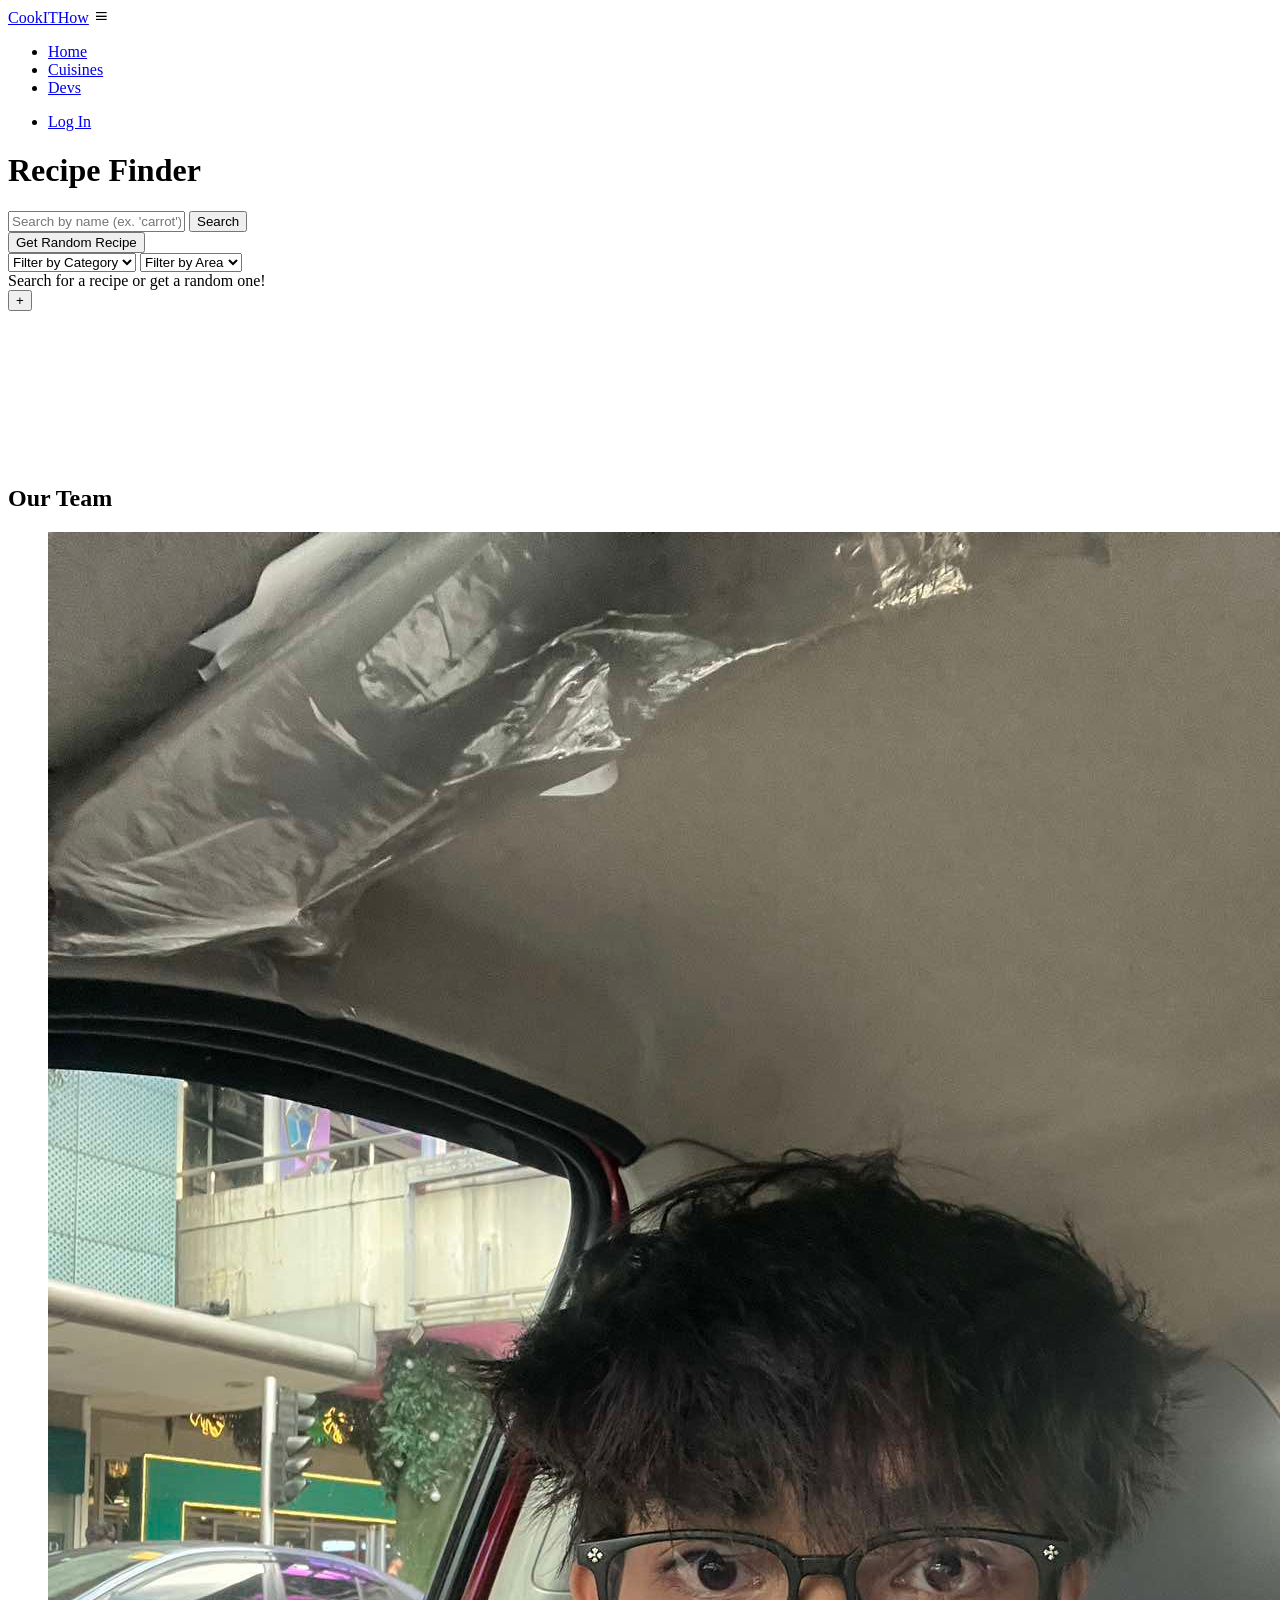
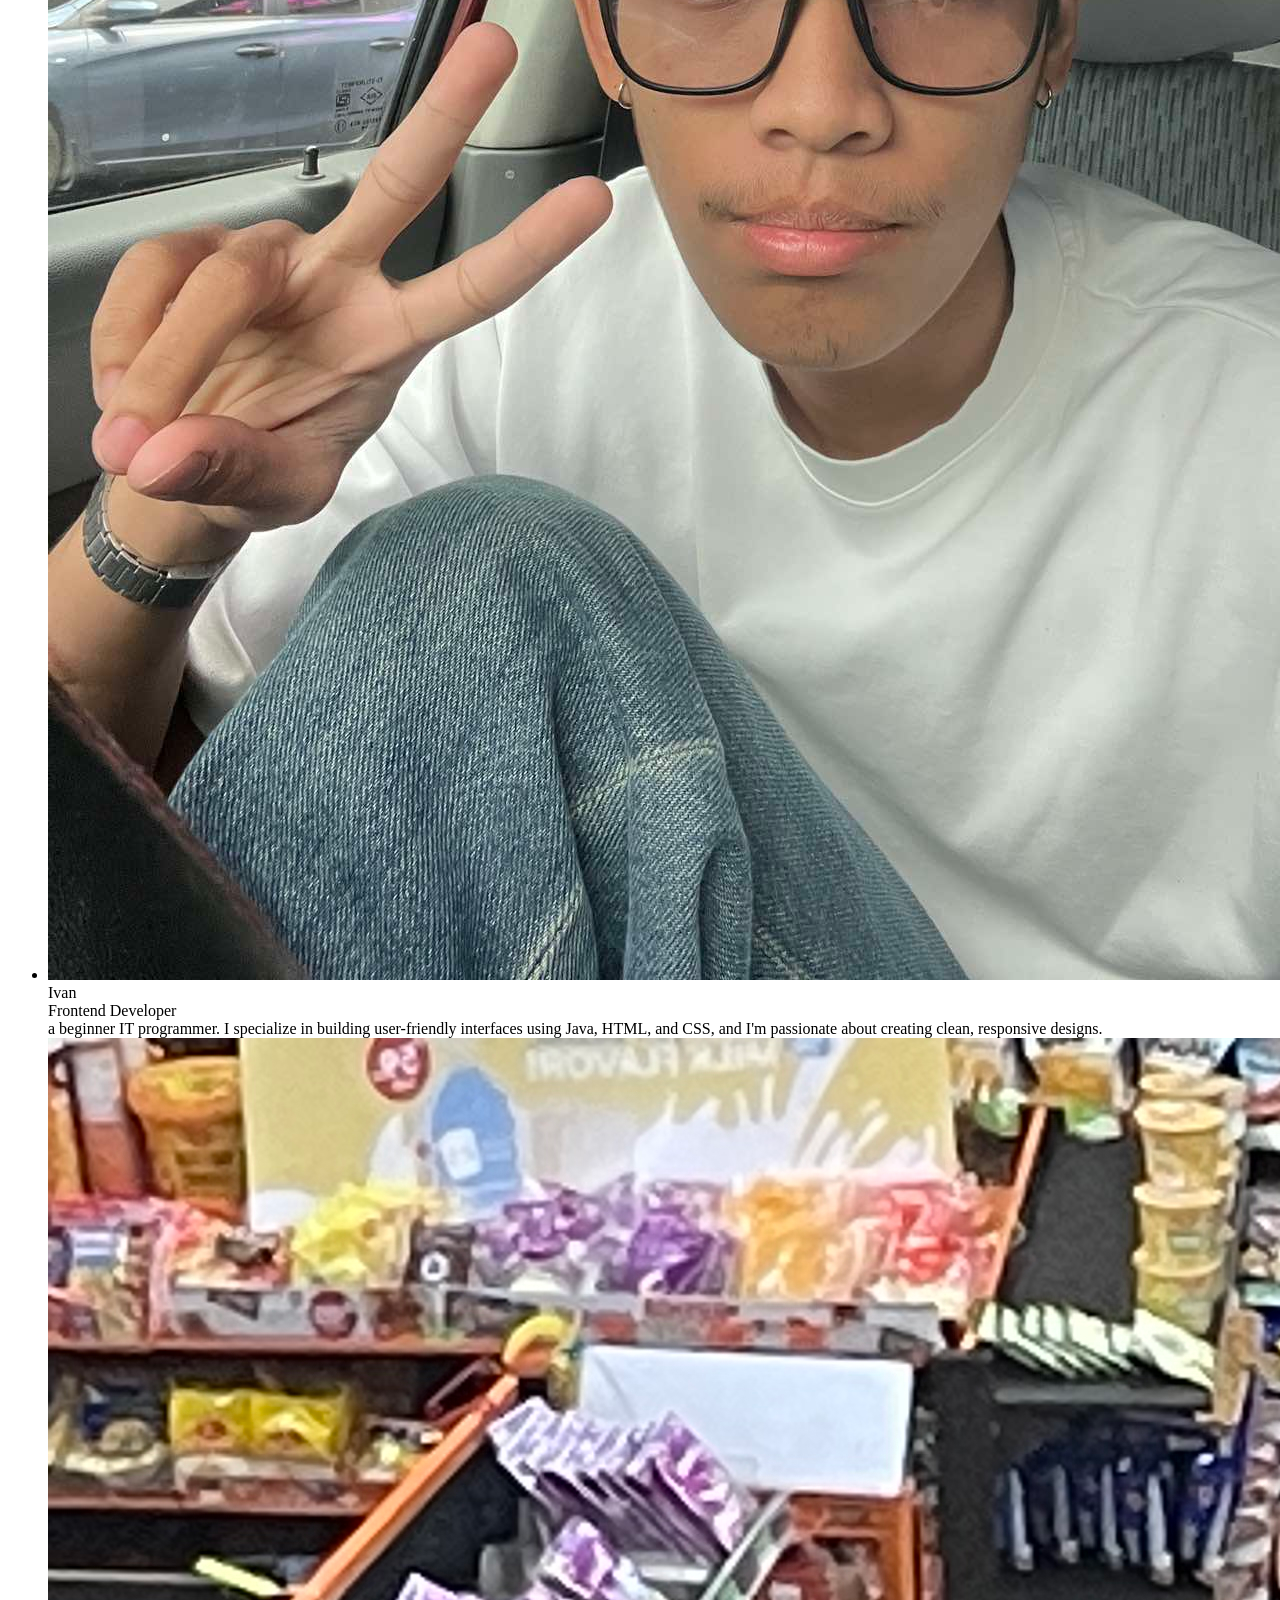
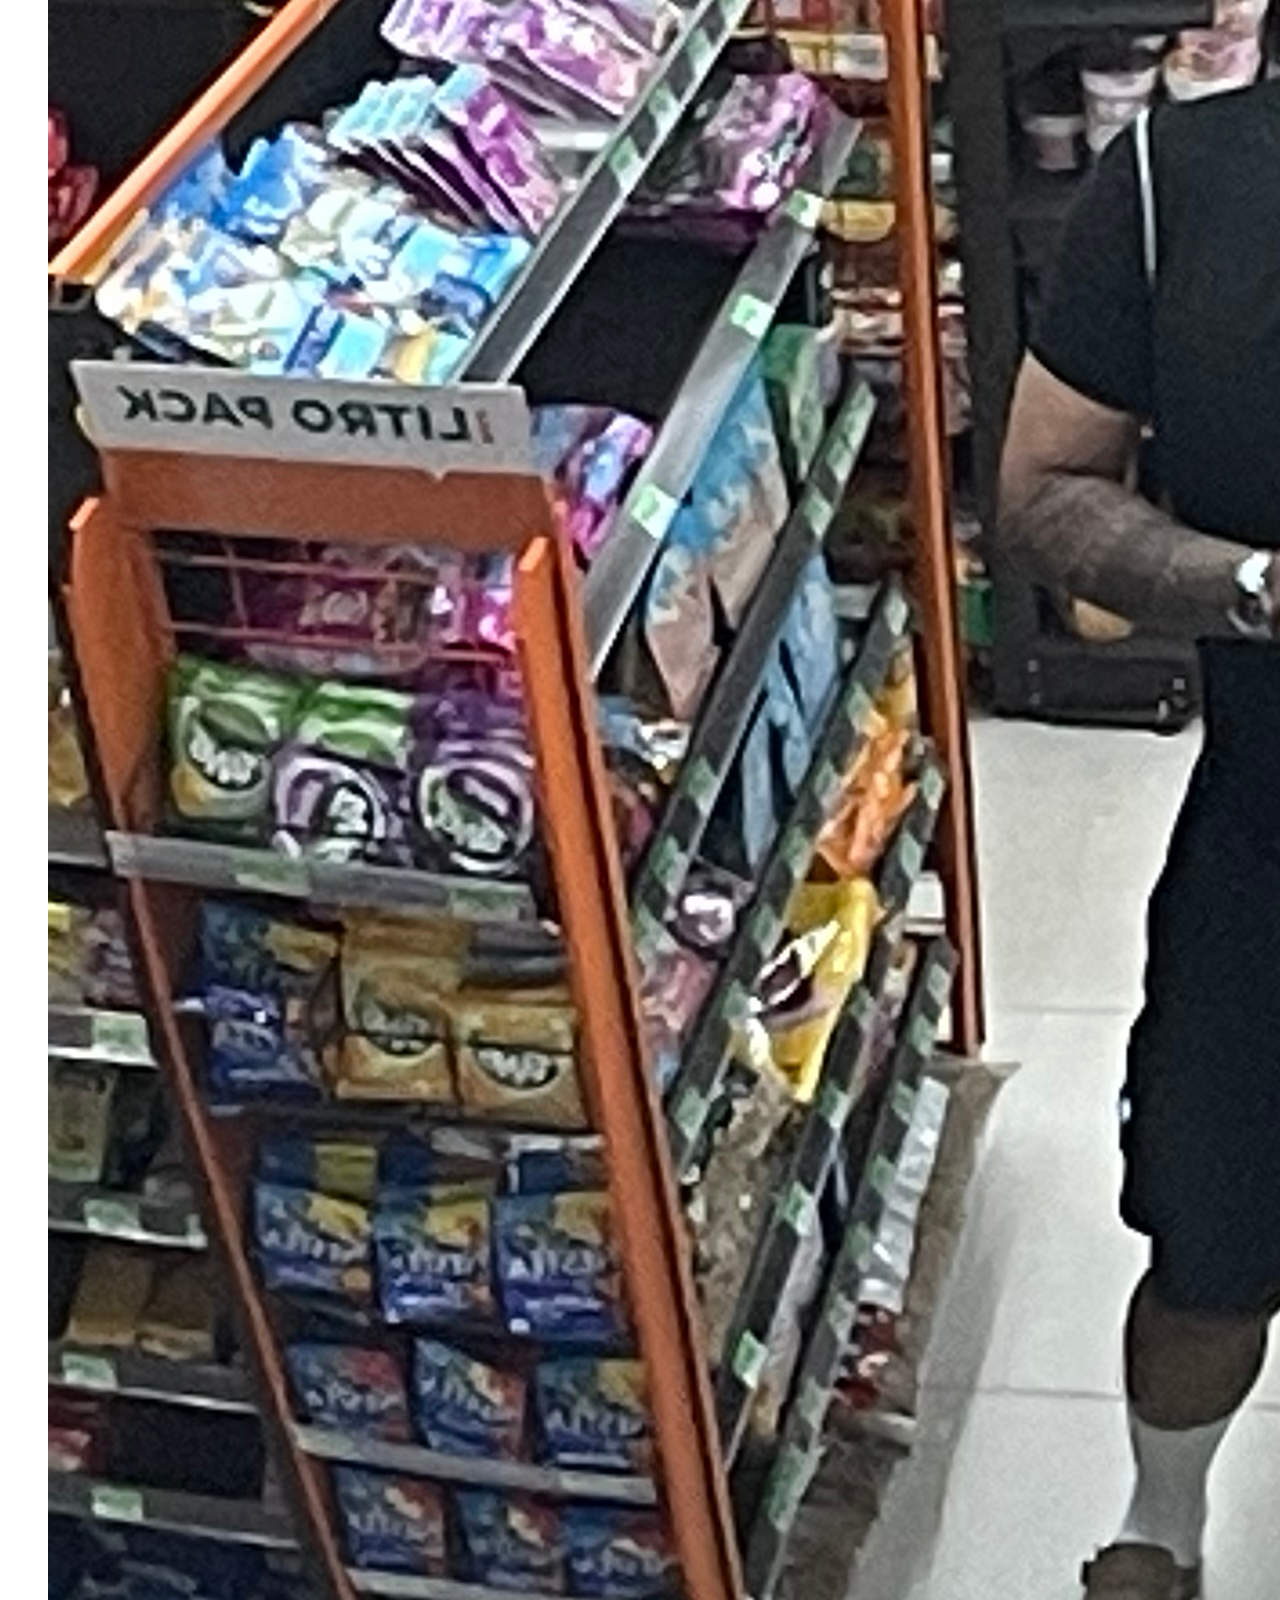
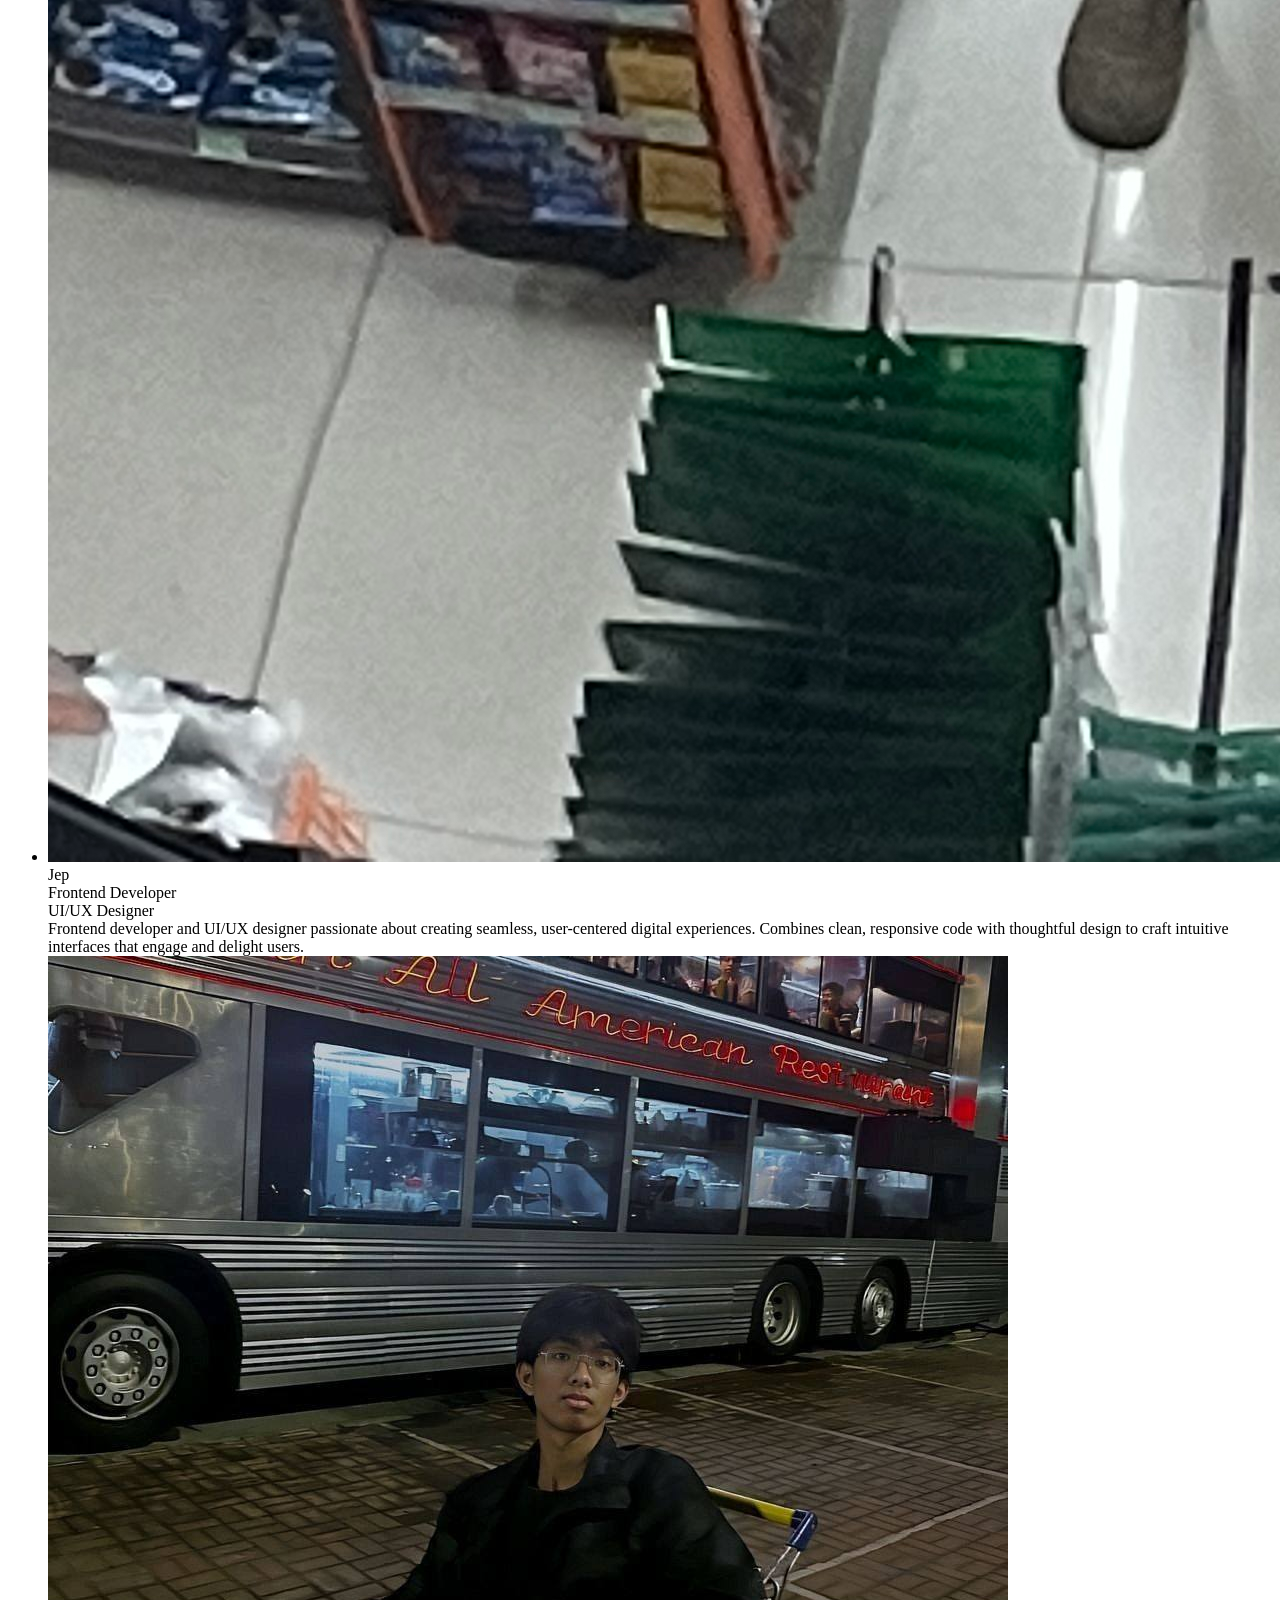
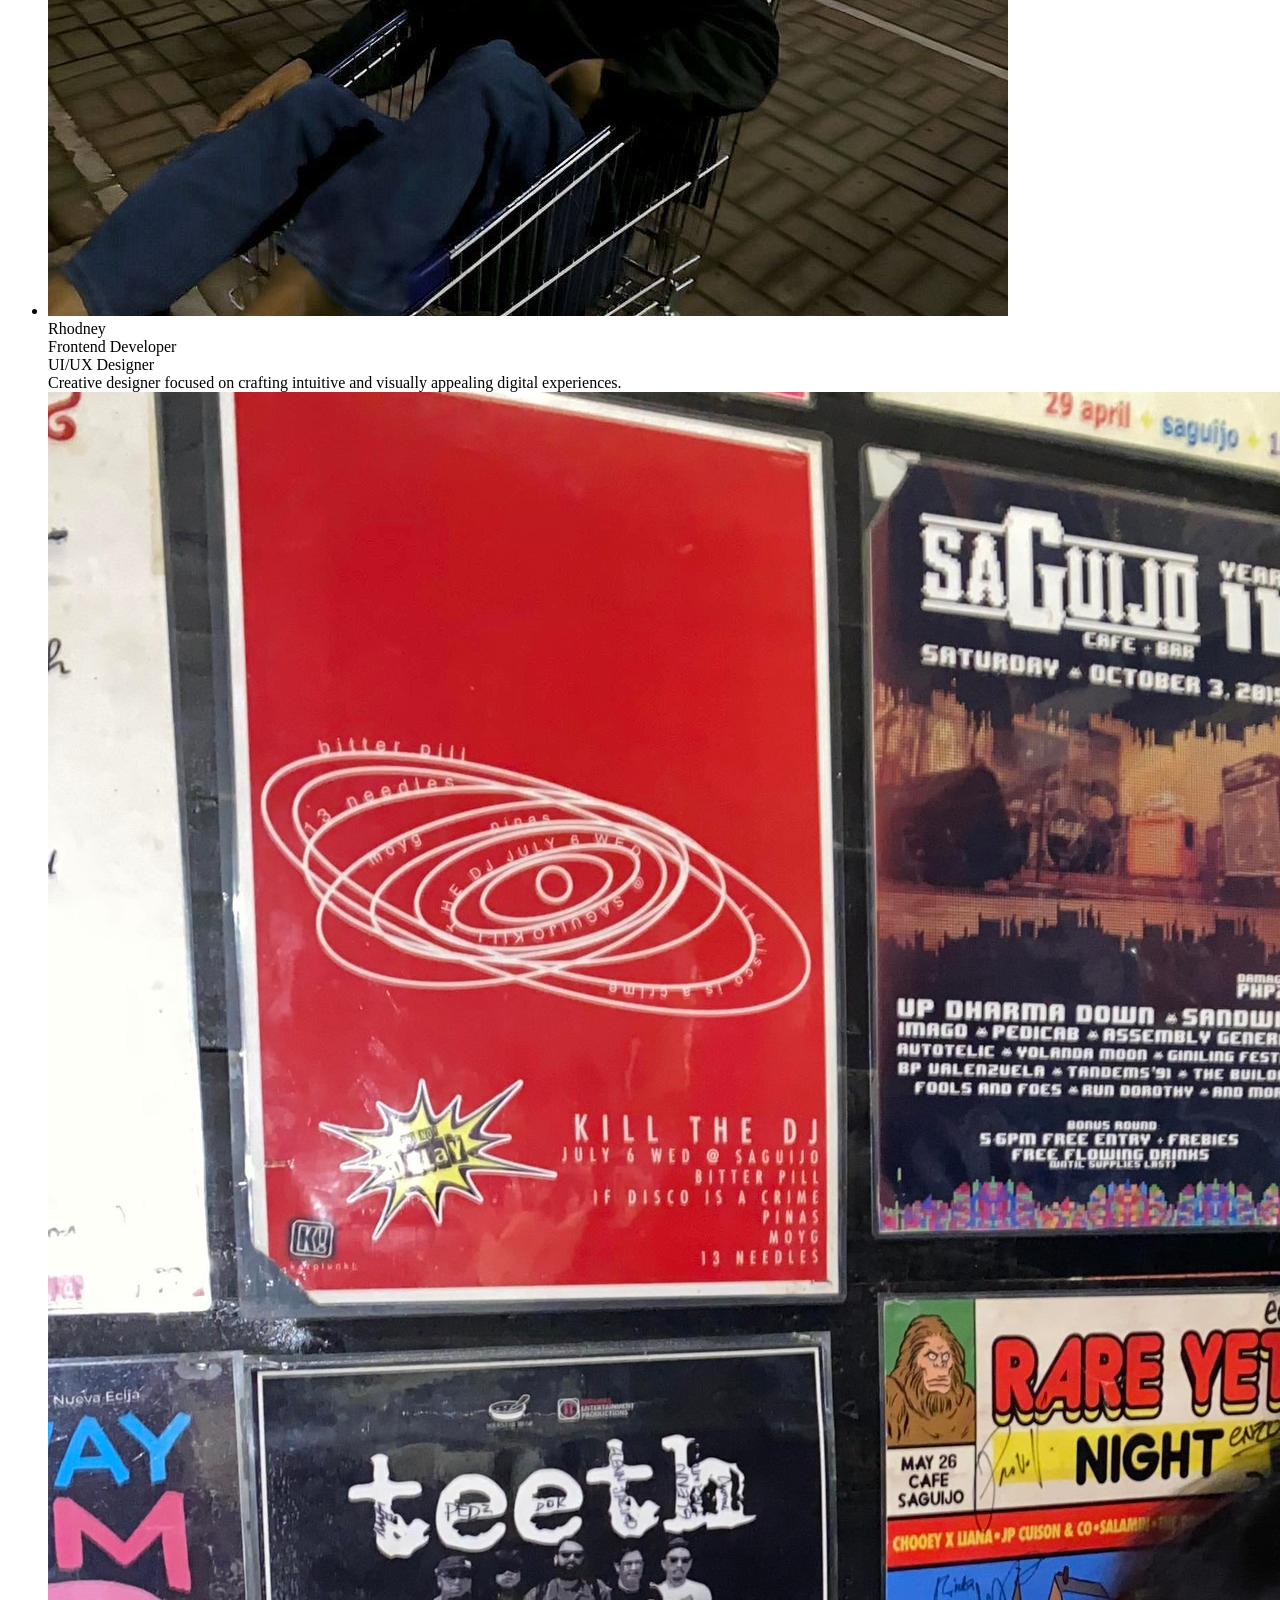
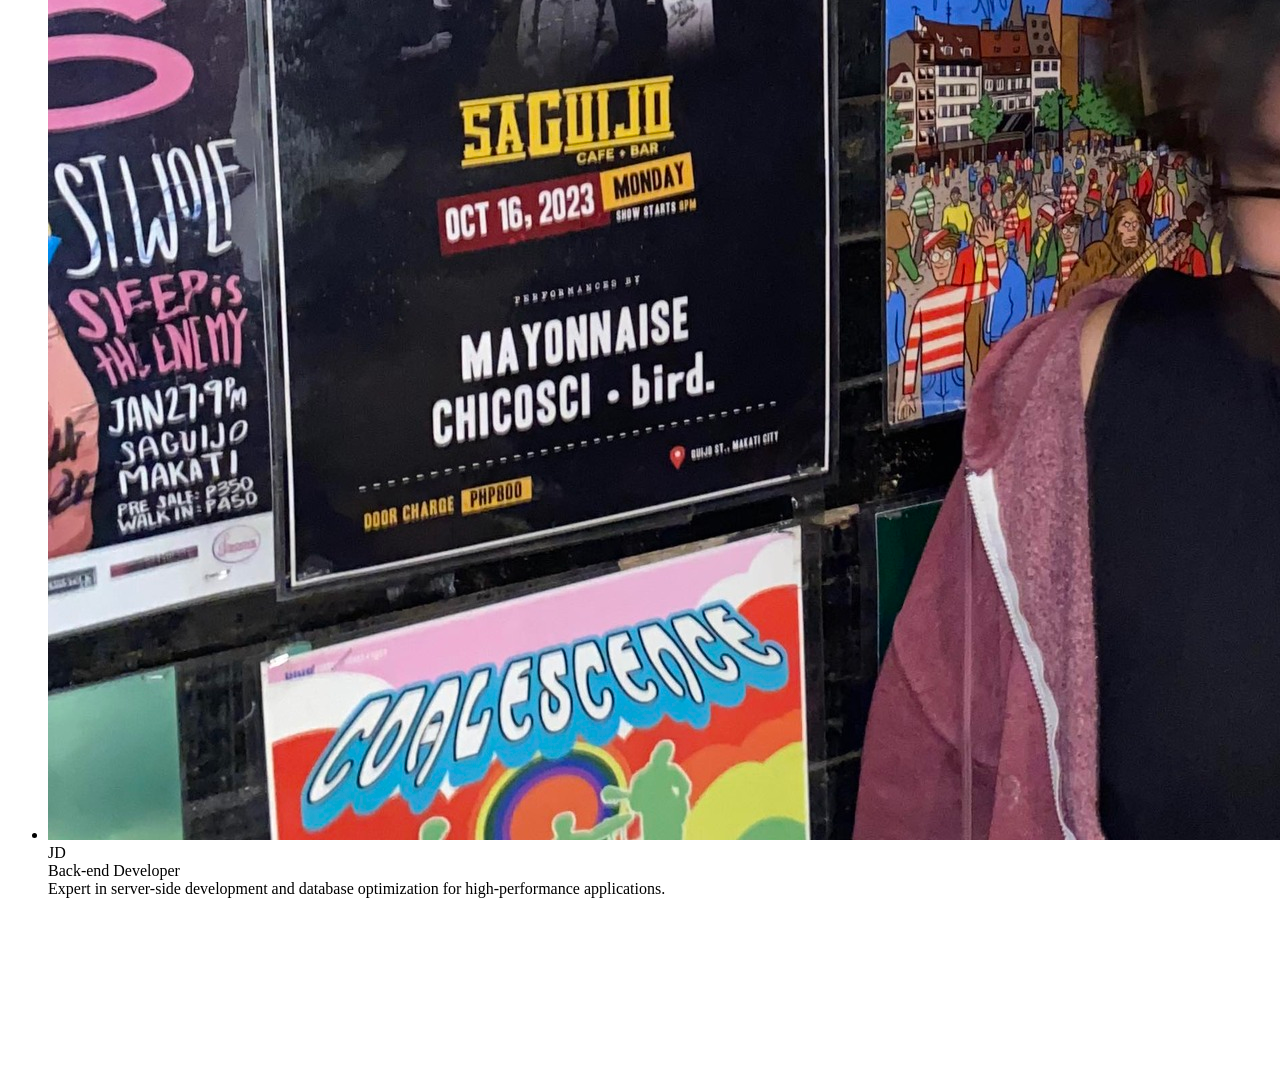
==== html/index.html @ a2267361 "naka folder na lahat" ====
<!DOCTYPE html>
<html lang="en">
<head>
    <meta charset="UTF-8" />
    <meta name="viewport" content="width=device-width, initial-scale=1.0" />
    <title>Recipe Finder</title>
    <link rel="preconnect" href="https://fonts.googleapis.com" />
    <link rel="preconnect" href="https://fonts.gstatic.com" crossorigin />
    <link rel="stylesheet" href="https://cdn.jsdelivr.net/npm/boxicons@latest/css/boxicons.min.css">
    <link href="https://fonts.googleapis.com/css2?family=Poppins:wght@300;400;600;700&display=swap" rel="stylesheet" />
    <link rel="stylesheet" href="styles/index.css" />
</head>
<body>
    <header>
        <!-- Logo -->
        <a href="#" class="logo">CookITHow</a>

        <!-- Menu Icon -->
        <div class="bx bx-menu" id="menu-icon"></div>

        <!-- Nav Bar -->
        <ul class="navbar">
            <li>
                <a href="#home" class="home" onclick="event.preventDefault(); window.scrollTo({ top: 0, behavior: 'smooth' });">Home</a>
            </li>
            <li>
                <a href="#recipe-finder" class="cuisines" onclick="event.preventDefault(); scrollToRecipeFinder(700);">Cuisines</a>
            </li>
            <li>
                <a href="#team-section" class="ourteam" onclick="event.preventDefault(); document.querySelector('#team-section').scrollIntoView({ behavior: 'smooth' });">Devs</a>
            </li>
        </ul>
        <ul class="navbar">
            <li>
                <a href="#signup" class="Signup" onclick="window.open('login.html'); return false;">Log In</a>
            </li>
        </ul>
    </header>

    <div class="recipe-finder-container" id="recipe-finder">
        <h1>Recipe Finder</h1>

        <form id="search-form" class="search-box">
            <input type="text" id="search-input" placeholder="Search by name (ex. 'carrot')" />
            <button type="submit" id="search-button">Search</button>
        </form>

        <div class="random-button-container">
            <button id="random-button" class="random-button">
                Get Random Recipe
            </button>
        </div>

        <div class="filter-controls">
            <select id="category-select">
                <option value="">Filter by Category</option>
            </select>
            <select id="area-select">
                <option value="">Filter by Area</option>
            </select>
        </div>
        <div class="message" id="message-area">
            Search for a recipe or get a random one!
        </div>

        <div class="results-grid" id="results-grid"></div>

        <div class="modal-container hidden" id="recipe-modal">
            <div class="modal-content">
                <button id="modal-close-btn" class="modal-close-btn">+</button>
                <div id="recipe-details-content"></div>
            </div>
        </div>
    </div>

    <!-- Separated Team Section - Now with Video Background -->
    <section id="team-section" class="team-section">
        <!-- Video Background -->
        <video class="team-video-background" autoplay muted loop playsinline>
            <source src="/assets/vidbg.mp4" type="video/mp4">
            <!-- Add additional video formats for better browser support -->
            <source src="/assets/vidbg.webm" type="video/webm">
            <!-- Fallback message for browsers that don't support video -->
            Your browser does not support the video tag.
        </video>
        
        <!-- Video Overlay for Better Text Readability -->
        <div class="team-video-overlay"></div>
        
        <h2 class="our-team-title">Our Team</h2>
        <ul class="team-grid-container">
            <li class="team-card" data-profile="regod">
                <div class="team-photo-glow">
                    <img src="/assets/pogi.jpg" alt="Regod" class="team-photo-large" />
                </div>
                <div class="team-info">
                    <div class="team-name">Ivan</div>
                    <div class="team-role">Frontend Developer</div>
                    <div class="team-desc">a beginner IT programmer. I specialize in building user-friendly interfaces using Java, HTML, and CSS, and I'm passionate about creating clean, responsive designs.</div>
                </div>
            </li>
            
            <li class="team-card" data-profile="alex">
                <div class="team-photo-glow">
                    <img src="/assets/jep.jpeg" alt="Team Member 2" class="team-photo-large" />
                </div>
                <div class="team-info">
                    <div class="team-name">Jep</div>
                    <div class="team-role">Frontend Developer</div>
                    <div class="team-role">UI/UX Designer</div>
                    <div class="team-desc">Frontend developer and UI/UX designer passionate about creating seamless, user-centered digital experiences. Combines clean, responsive code with thoughtful design to craft intuitive interfaces that engage and delight users.</div>
                </div>
            </li>
            
            <li class="team-card" data-profile="sarah">
                <div class="team-photo-glow">
                    <img src="/assets/rhodney.jpg" alt="Team Member 3" class="team-photo-large" />
                </div>
                <div class="team-info">
                    <div class="team-name">Rhodney</div>
                    <div class="team-role">Frontend Developer</div>
                    <div class="team-role">UI/UX Designer</div>
                    <div class="team-desc">Creative designer focused on crafting intuitive and visually appealing digital experiences.</div>
                </div>
            </li>
            
            <li class="team-card" data-profile="mike">
                <div class="team-photo-glow">
                    <img src="/assets/jd.jpg" alt="Team Member 4" class="team-photo-large" />
                </div>
                <div class="team-info">
                    <div class="team-name">JD</div>
                    <div class="team-role">Back-end Developer</div>
                    <div class="team-desc">Expert in server-side development and database optimization for high-performance applications.</div>
                </div>
            </li>
        </ul>
    </section>

    <script src="/controllers/main.js"></script>
</body>
</html>
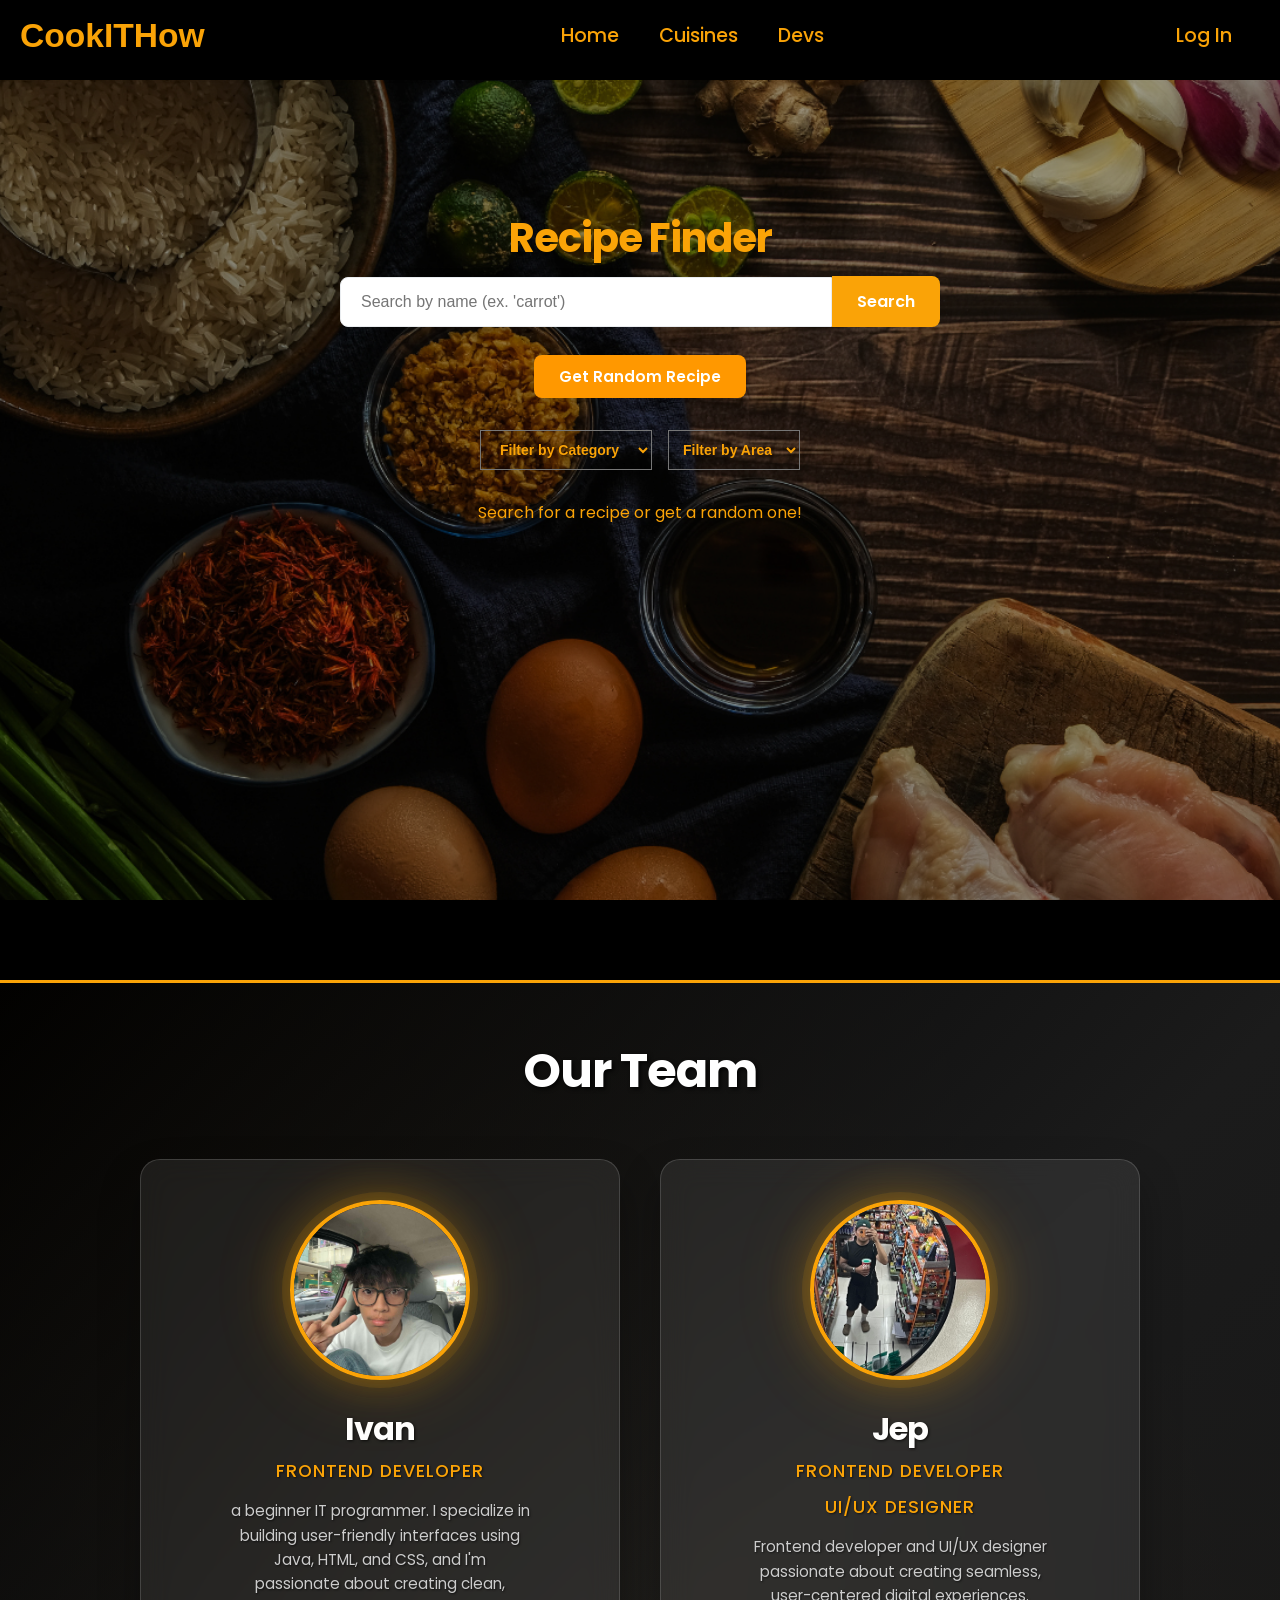
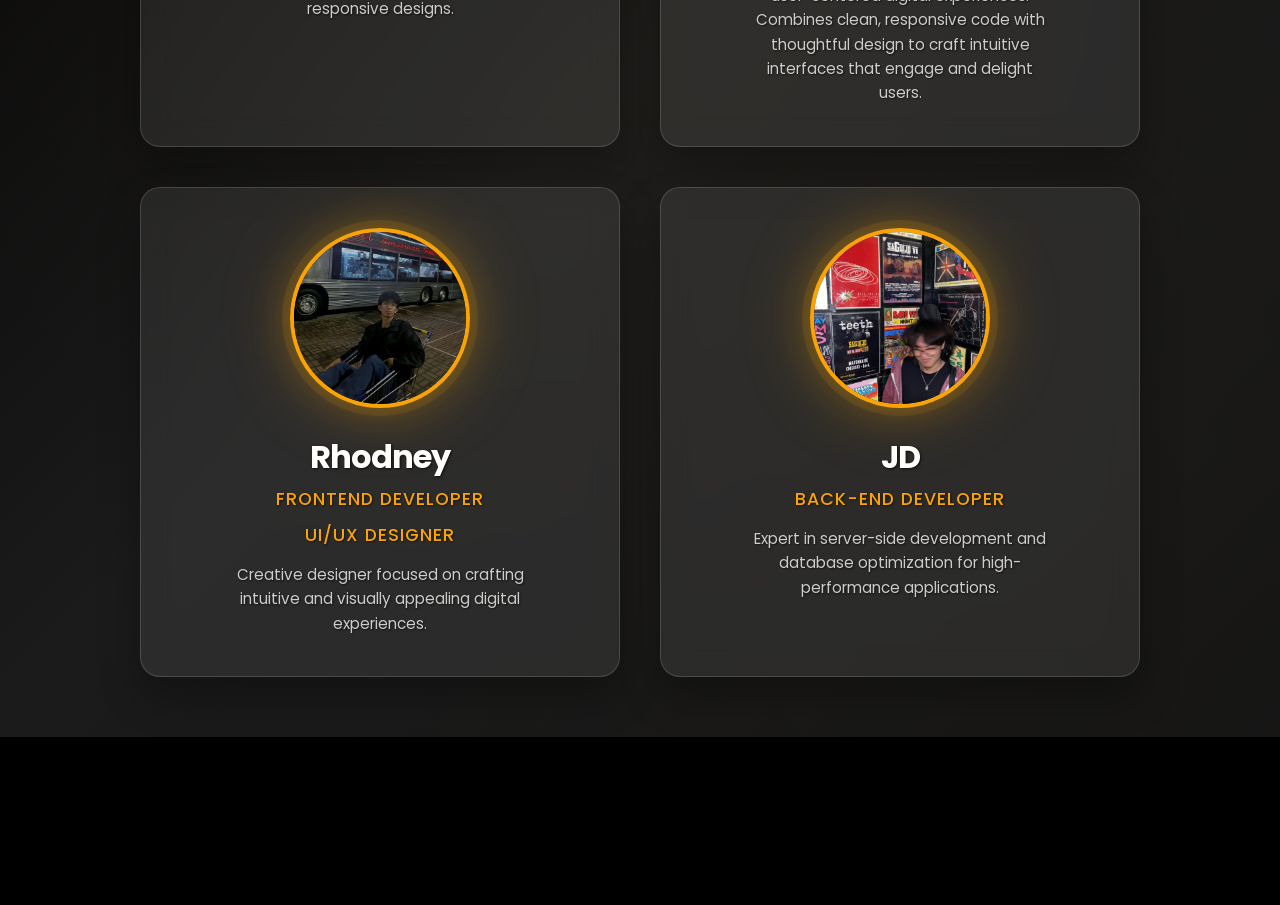
==== commit 605e4ff6: "Responsiveness" ====
--- a/html/index.html
+++ b/html/index.html
@@ -8,7 +8,7 @@
     <link rel="preconnect" href="https://fonts.gstatic.com" crossorigin />
     <link rel="stylesheet" href="https://cdn.jsdelivr.net/npm/boxicons@latest/css/boxicons.min.css">
     <link href="https://fonts.googleapis.com/css2?family=Poppins:wght@300;400;600;700&display=swap" rel="stylesheet" />
-    <link rel="stylesheet" href="styles/index.css" />
+    <link rel="stylesheet" href="/styles/index.css" />
 </head>
 <body>
     <header>
--- a/styles/index.css
+++ b/styles/index.css
@@ -0,0 +1,737 @@
+:root {
+  --light-bg: #f8f9fa;
+  --text-dark: #03071E;
+  --primary-color: #FAA307;
+  --primary-dark: #03071E;
+}
+
+* {
+  margin: 0;
+  padding: 0;
+  box-sizing: border-box;
+}
+
+html {
+  overflow-x: hidden;
+}
+
+/* Remove the body background image and apply it only to recipe section */
+body {
+  font-family: "Poppins", sans-serif;
+  line-height: 100%;
+  max-width: 100vw;
+  overflow-x: hidden;
+  color: #FAA307;
+  padding-top: 80px;
+  background-color: #000; /* Add solid background for body */
+}
+
+section {
+  padding: 5rem 2rem 2rem;
+  width: 100%;
+  max-width: 100vw;
+  margin: 0, auto;
+  font-size: 2rem;
+  color: white;
+  opacity: 1;
+  transform: none;
+  display: block; 
+  min-height: unset
+}
+
+header {
+  position: fixed;
+  width: 100%;
+  top: 0;
+  right: 0;
+  z-index: 1000;
+  text-shadow: #000000 2px;
+  display: flex;
+  align-items: center;
+  justify-content: space-between;
+  background-color: rgba(0, 0, 0, 0.1);
+  backdrop-filter: blur(10px);
+  box-shadow: 0 2px 10px rgba(0, 0, 0, 0.1);
+  padding: 20px 100px;
+  transition: all 0.3s ease;
+}
+
+/* Apply background image only to recipe finder container */
+.recipe-finder-container {
+  text-align: center;
+  margin: 0 auto;
+  width: 100%;
+  max-width: 100vw;
+  min-height: 100vh; /* Changed from height to min-height */
+  background-image: url(/assets/cook.png);
+  background-size: cover;
+  background-repeat: no-repeat;
+  background-position: center;
+  background-attachment: fixed; /* This creates a nice parallax effect */
+  padding-top: 70px;
+  padding-bottom: 60px;
+  position: relative;
+}
+
+/* Add overlay to recipe section for better text readability */
+.recipe-finder-container::before {
+  content: '';
+  position: absolute;
+  top: 0;
+  left: 0;
+  width: 100%;
+  height: 100%;
+  background: rgba(0, 0, 0, 0.3); /* Dark overlay */
+  pointer-events: none;
+  z-index: 1;
+}
+
+/* Make sure all content in recipe section is above overlay */
+.recipe-finder-container > * {
+  position: relative;
+  z-index: 2;
+}
+
+h1 {
+  padding-top: 80px;
+  font-size: 2.5rem;
+  font-weight: 700;
+  margin-bottom: 30px;
+  letter-spacing: -1px;
+}
+
+.logo {
+  font-family: 'Franklin Gothic Medium', 'Arial Narrow', Arial, sans-serif;
+  display: flex;
+  align-items: flex-start;
+  font-size: 2.1rem;
+  font-weight: 600;
+  color: var(--text-color);
+  column-gap: 0.5rem;
+  text-decoration: none;
+  margin-left: -80px;
+}
+
+.logo .bx {
+  font-size: 24px;
+  color: var(--orange-color);
+}
+
+.navbar {
+  list-style: none;
+  display: flex;
+  flex-wrap: wrap;
+  column-gap: .5rem;
+}
+
+.navbar a {
+  text-decoration: none;
+  color: var(--text-color);
+  font-size: 1.2rem;
+  font-weight: 500;
+  padding: 0.5rem 1rem;
+  transition: step-end 0.7s ease, slow 0.5s;
+}
+
+.Signup {
+  margin-right: -50rem;
+  margin-left: -20px;
+  font-size: 1.2rem;
+  font-weight: 500;
+  padding: 0.5rem 1rem;
+  text-align: justify;
+  display: inline-block;
+  vertical-align: middle;
+}
+
+.navbar a:hover,
+.navbar .home-active {
+  background: #ff7e00;
+  border-radius: 5rem;
+  color: #000000;
+  transition: background 0.5s;
+}
+
+#menu-icon {
+  font-size: 24px;
+  cursor: pointer;
+  z-index: 10001;
+  display: none;
+}
+
+.search-box {
+  display: flex;
+  justify-content: center;
+  align-items: center;
+  margin-bottom: 28px;
+  margin-inline: auto;
+  max-width: 600px;
+  box-shadow: 0 4px 15px rgba(0, 0, 0, 0.08);
+  border-radius: 8px;
+}
+
+#search-input {
+  padding: 15px 20px;
+  font-size: 1rem;
+  flex-grow: 1;
+  border: 1px solid #e9ecef;
+  border-radius: 8px 0 0 8px;
+  outline: none;
+  transition: border-color 0.3s ease;
+}
+
+#search-input:focus {
+  border-color: var(--primary-color);
+}
+
+#search-button {
+  padding: 13px 25px;
+  font-size: 1rem;
+  font-weight: 600;
+  font-family: "Poppins", sans-serif;
+  background-color: var(--primary-color);
+  color: #fff;
+  border: none;
+  border-radius: 0 8px 8px 0;
+  cursor: pointer;
+  transition: background-color 0.3s ease;
+}
+
+#search-button:hover {
+  background-color: #ff7e00;
+}
+
+.random-button {
+  padding: 10px 25px;
+  font-size: 0.95rem;
+  font-weight: 600;
+  font-family: "Poppins", sans-serif;
+  background-color: #ff9800;
+  border: none;
+  color: #fff;
+  border-radius: 8px;
+  cursor: pointer;
+  transition: background-color 0.3s ease, transform 0.2s ease;
+  box-shadow: 0 2px 8px rgba(0, 0, 0, 0.1);
+}
+
+.random-button:hover {
+  background-color: #f57c00;
+  transform: translateY(-2px);
+}
+
+.results-grid {
+  display: grid;
+  grid-template-columns: repeat(auto-fit, minmax(240px, 1fr));
+  gap: 15px;
+  margin-top: 30px;
+  margin-bottom: 60px; 
+}
+
+.recipe-item img {
+  width: 100%;
+  height: 220px;
+  object-fit: cover;
+  border-radius: 20px;
+}
+
+.recipe-item {
+  background-color: #181717;
+  border-radius: 20px;
+  box-shadow: 0 4px 10px rgba(0, 0, 0, 0.1);
+  text-align: left;
+  display: flex;
+  flex-direction: column;
+  cursor: pointer;
+  width: 100%;
+  transition: all 0.25s ease-in-out;
+}
+
+.recipe-item:hover {
+  transform: translateY(-5px);
+  box-shadow: 0 8px 20px rgba(0, 0, 0, 0.12);
+}
+
+.recipe-item h3 {
+  font-size: 1.15rem;
+  font-weight: 600;
+  padding: 15px;
+  margin: 0;
+}
+
+.modal-container {
+  position: fixed;
+  inset: 0;
+  background-color: rgba(0, 0, 0, 0.6);
+  display: flex;
+  align-items: center;
+  justify-content: center;
+  z-index: 1000;
+  opacity: 1;
+  visibility: visible;
+  backdrop-filter: blur(3px);
+  padding: 20px;
+  transition: opacity 0.3s ease, visibility 0s ease 0s;
+}
+
+.modal-container.hidden {
+  opacity: 0;
+  visibility: hidden;
+  transition: opacity 0.3s ease, visibility 0s ease 0.3s,
+    backdrop-filter 0.3s ease;
+  backdrop-filter: blur(0px);
+}
+
+.modal-content {
+  background-color: #0f0f0f;
+  max-width: 800px;
+  max-height: 90vh;
+  overflow-y: auto;
+  box-shadow: 0 10px 30px rgba(0, 0, 0, 0.15);
+  border-radius: 8px;
+  padding: 35px 40px;
+  position: relative;
+  transform: scale(1);
+  transition: transform 0.3s ease;
+}
+
+.modal-container.hidden .modal-content {
+  transform: scale(0.95);
+}
+
+.modal-content .modal-close-btn {
+  position: absolute;
+  top: 15px;
+  right: 15px;
+  background-color: tra;
+  border: 1px solid #e9ecef;
+  border-radius: 50%;
+  height: 35px;
+  width: 35px;
+  display: flex;
+  align-items: center;
+  justify-content: center;
+  font-size: 2rem;
+  cursor: pointer;
+  color: #6c757d;
+  transform: rotate(45deg);
+  transition: all 0.2s ease;
+}
+
+.modal-content .modal-close-btn:hover {
+  transform: rotate(135deg);
+  color: var(--text-dark);
+  background-color: #e2e6ea;
+}
+
+#recipe-details-content h2 {
+  font-size: 1.8rem;
+  font-weight: 700;
+  margin-bottom: 20px;
+  color: var(--primary-color);
+}
+
+#recipe-details-content img {
+  width: 100%;
+  border-radius: 8px;
+  box-shadow: 0 4px 10px rgba(0, 0, 0, 0.1);
+}
+
+#recipe-details-content h3 {
+  font-size: 1.2rem;
+  font-weight: 600;
+  margin-top: 25px;
+  margin-bottom: 10px;
+  border-bottom: 2px solid var(--primary-color);
+  padding-bottom: 8px;
+}
+
+#recipe-details-content ul {
+  list-style: none;
+  padding-left: 0;
+  margin-bottom: 25px;
+}
+
+#recipe-details-content ul li {
+  padding: 8px 0;
+  border-bottom: 1px dashed #e9ecef;
+  font-size: 0.95rem;
+}
+
+#recipe-details-content ul li:last-child {
+  border-bottom: none;
+}
+
+#recipe-details-content p {
+  line-height: 1.8;
+  font-size: 1rem;
+}
+
+#recipe-details-content a {
+  color: var(--primary-color);
+  text-decoration: none;
+  font-weight: 600;
+}
+
+#recipe-details-content a:hover {
+  color: var(--primary-dark);
+  text-decoration: underline;
+}
+
+#recipe-details-content .video-wrapper {
+  margin-top: 15px;
+  margin-bottom: 8px;
+}
+
+.message {
+  margin: 25px auto;
+  padding: 10px;
+  max-width: 600px;
+  font-size: 1rem;
+  border-radius: 8px;
+}
+
+.message.error {
+  color: #ff7e00;
+  background-color: transparent;
+}
+
+.message.info,
+.message.loading {
+  color: #ff7e00;
+}
+
+.filter-controls {
+  display: flex;
+  justify-content: center;
+  gap: 1rem;
+  margin-top: 2rem;
+  margin-bottom: 1.5rem;
+}
+
+#category-select {
+  padding: 10px 15px;
+  background-color: transparent;
+  color: #FAA307;
+  font-size: 14px;
+  font-weight: bold;
+  cursor: pointer;
+  transition: all 0.3s ease;
+}
+
+#category-select:hover {
+  border-color: #ffa500;
+  color: #fdfcfc;
+}
+
+#area-select {
+  padding: 10px;
+  background-color: transparent;
+  color: #FAA307;
+  font-size: 14px;
+  font-weight: bold;
+  cursor: pointer;
+  transition: all 0.3s ease;
+}
+
+#area-select:hover {
+  border-color: #ffa500;
+  color: #fdfcfc;
+}
+
+/* ============================================
+   TEAM SECTION STYLES - NOW WITH VIDEO BACKGROUND
+   ============================================ */
+
+/* Team Section Container - Enhanced with Video Background */
+#team-section {
+  min-height: 100vh;
+  display: flex;
+  flex-direction: column;
+  align-items: center;
+  justify-content: center;
+  padding: 80px 20px 60px;
+  position: relative;
+  overflow: hidden;
+  margin-top: 0;
+  border-top: 3px solid var(--primary-color);
+}
+
+/* Video Background Styles */
+.team-video-background {
+  position: absolute;
+  top: 0;
+  left: 0;
+  width: 100%;
+  height: 100%;
+  object-fit: cover;
+  z-index: 0;
+  opacity: 0.4; /* Adjust opacity to control video visibility */
+  filter: brightness(0.7) contrast(1.1); /* Optional: enhance video appearance */
+}
+
+/* Video Overlay for Better Text Readability */
+.team-video-overlay {
+  position: absolute;
+  top: 0;
+  left: 0;
+  width: 100%;
+  height: 100%;
+  background: linear-gradient(
+    135deg, 
+    rgba(0, 0, 0, 0.7) 0%, 
+    rgba(45, 45, 45, 0.6) 50%, 
+    rgba(26, 26, 26, 0.8) 100%
+  );
+  z-index: 1;
+  pointer-events: none;
+}
+
+/* Fallback background pattern in case video doesn't load */
+#team-section::before {
+  content: '';
+  position: absolute;
+  top: 0;
+  left: 0;
+  width: 100%;
+  height: 100%;
+  background: linear-gradient(135deg, #0a0a0a 0%, #2d2d2d 50%, #1a1a1a 100%);
+  background-image: 
+    radial-gradient(circle at 20% 20%, rgba(250, 163, 7, 0.05) 0%, transparent 50%),
+    radial-gradient(circle at 80% 80%, rgba(250, 163, 7, 0.05) 0%, transparent 50%),
+    radial-gradient(circle at 50% 50%, rgba(250, 163, 7, 0.02) 0%, transparent 70%);
+  pointer-events: none;
+  animation: backgroundShift 20s ease-in-out infinite;
+  z-index: -1; /* Behind video */
+}
+
+@keyframes backgroundShift {
+  0%, 100% { opacity: 1; }
+  50% { opacity: 0.7; }
+}
+
+/* Team Title */
+#team-section .our-team-title {
+  font-size: 3rem;
+  font-weight: 700;
+  color: #ffffff;
+  margin-bottom: 80px;
+  text-align: center;
+  letter-spacing: -1px;
+  position: relative;
+  z-index: 10;
+  text-shadow: 2px 2px 4px rgba(0, 0, 0, 0.8); /* Enhanced text shadow for video background */
+}
+
+/* Team Grid Container - List Style */
+.team-grid-container {
+  display: grid;
+  grid-template-columns: repeat(2, 1fr);
+  gap: 40px;
+  max-width: 1000px;
+  width: 100%;
+  position: relative;
+  z-index: 10;
+  list-style: none;
+  padding: 0;
+  margin: 0;
+}
+
+/* Individual Team Card - List Item */
+.team-card {
+  background: rgba(255, 255, 255, 0.08); /* Slightly more opaque for video background */
+  border-radius: 20px;
+  padding: 40px 30px;
+  text-align: center;
+  backdrop-filter: blur(15px); /* Increased blur for better readability */
+  border: 1px solid rgba(255, 255, 255, 0.15);
+  box-shadow: 0 20px 40px rgba(0, 0, 0, 0.3); /* Enhanced shadow */
+  transition: all 0.3s ease;
+  cursor: pointer;
+  position: relative;
+  overflow: hidden;
+  list-style: none;
+}
+
+/* Hover Effect for Cards */
+.team-card:hover {
+  transform: translateY(-10px);
+  box-shadow: 0 30px 60px rgba(0, 0, 0, 0.4);
+  background: rgba(255, 255, 255, 0.12);
+}
+
+/* Blur Effect on Hover - Other Cards */
+.team-grid-container:hover .team-card:not(:hover) {
+  filter: blur(3px);
+  opacity: 0.7;
+  transform: scale(0.95);
+}
+
+/* Photo Container with Glow Effect */
+.team-photo-glow {
+  position: relative;
+  display: flex;
+  align-items: center;
+  justify-content: center;
+  margin-bottom: 30px;
+}
+
+/* Profile Image */
+.team-photo-large {
+  width: 180px;
+  height: 180px;
+  border-radius: 50%;
+  object-fit: cover;
+  border: 4px solid #FAA307;
+  box-shadow: 
+    0 0 0 8px rgba(250, 163, 7, 0.1),
+    0 0 40px rgba(250, 163, 7, 0.3),
+    0 0 80px rgba(250, 163, 7, 0.2);
+  transition: all 0.3s ease;
+  position: relative;
+  z-index: 3;
+}
+
+/* Enhanced glow on hover */
+.team-card:hover .team-photo-large {
+  box-shadow: 
+    0 0 0 8px rgba(250, 163, 7, 0.2),
+    0 0 60px rgba(250, 163, 7, 0.4),
+    0 0 120px rgba(250, 163, 7, 0.3);
+  transform: scale(1.05);
+}
+
+/* Team Info Section */
+.team-info {
+  color: #ffffff;
+  text-align: center;
+}
+
+/* Team Member Name */
+.team-name {
+  font-size: 2rem;
+  font-weight: 700;
+  color: #ffffff;
+  margin-bottom: 15px;
+  line-height: 1.2;
+  letter-spacing: -1px;
+  text-shadow: 1px 1px 3px rgba(0, 0, 0, 0.7); /* Enhanced text shadow */
+}
+
+/* Team Role */
+.team-role {
+  font-size: 1.1rem;
+  color: #FAA307;
+  font-weight: 500;
+  margin-bottom: 20px;
+  text-transform: uppercase;
+  letter-spacing: 1px;
+  text-shadow: 1px 1px 2px rgba(0, 0, 0, 0.6);
+}
+
+/* Team Description */
+.team-desc {
+  font-size: 0.95rem;
+  color: #cccccc;
+  line-height: 1.6;
+  max-width: 300px;
+  margin: 0 auto;
+  text-shadow: 1px 1px 2px rgba(0, 0, 0, 0.6);
+}
+
+/* Responsive Design */
+@media (max-width: 1024px) {
+  .team-grid-container {
+    gap: 30px;
+    max-width: 800px;
+  }
+  
+  .team-card {
+    padding: 30px 20px;
+  }
+  
+  .team-photo-large {
+    width: 150px;
+    height: 150px;
+  }
+  
+  .team-name {
+    font-size: 1.8rem;
+  }
+}
+
+@media (max-width: 768px) {
+  #team-section {
+    padding: 60px 15px 40px;
+  }
+  
+  #team-section .our-team-title {
+    font-size: 2.5rem;
+    margin-bottom: 60px;
+  }
+  
+  .team-grid-container {
+    grid-template-columns: 1fr;
+    gap: 30px;
+    max-width: 400px;
+  }
+  
+  .team-card {
+    padding: 30px 25px;
+  }
+  
+  .team-photo-large {
+    width: 160px;
+    height: 160px;
+  }
+  
+  .team-name {
+    font-size: 1.6rem;
+  }
+  
+  .team-role {
+    font-size: 1rem;
+  }
+  
+  .team-desc {
+    font-size: 0.9rem;
+  }
+}
+
+@media (max-width: 480px) {
+  .team-card {
+    padding: 25px 20px;
+  }
+  
+  .team-photo-large {
+    width: 140px;
+    height: 140px;
+  }
+  
+  .team-name {
+    font-size: 1.4rem;
+  }
+  
+  .team-role {
+    font-size: 0.9rem;
+  }
+  
+  .team-desc {
+    font-size: 0.85rem;
+  }
+}
+
+/* Additional Video Background Controls (Optional) */
+/* If you want to pause/play video on hover */
+/*
+#team-section:hover .team-video-background {
+  animation-play-state: paused;
+}
+*/
+
+/* If you want different video opacity on mobile */
+@media (max-width: 768px) {
+  .team-video-background {
+    opacity: 1.0; /* Slightly less visible on mobile */
+  }
+}
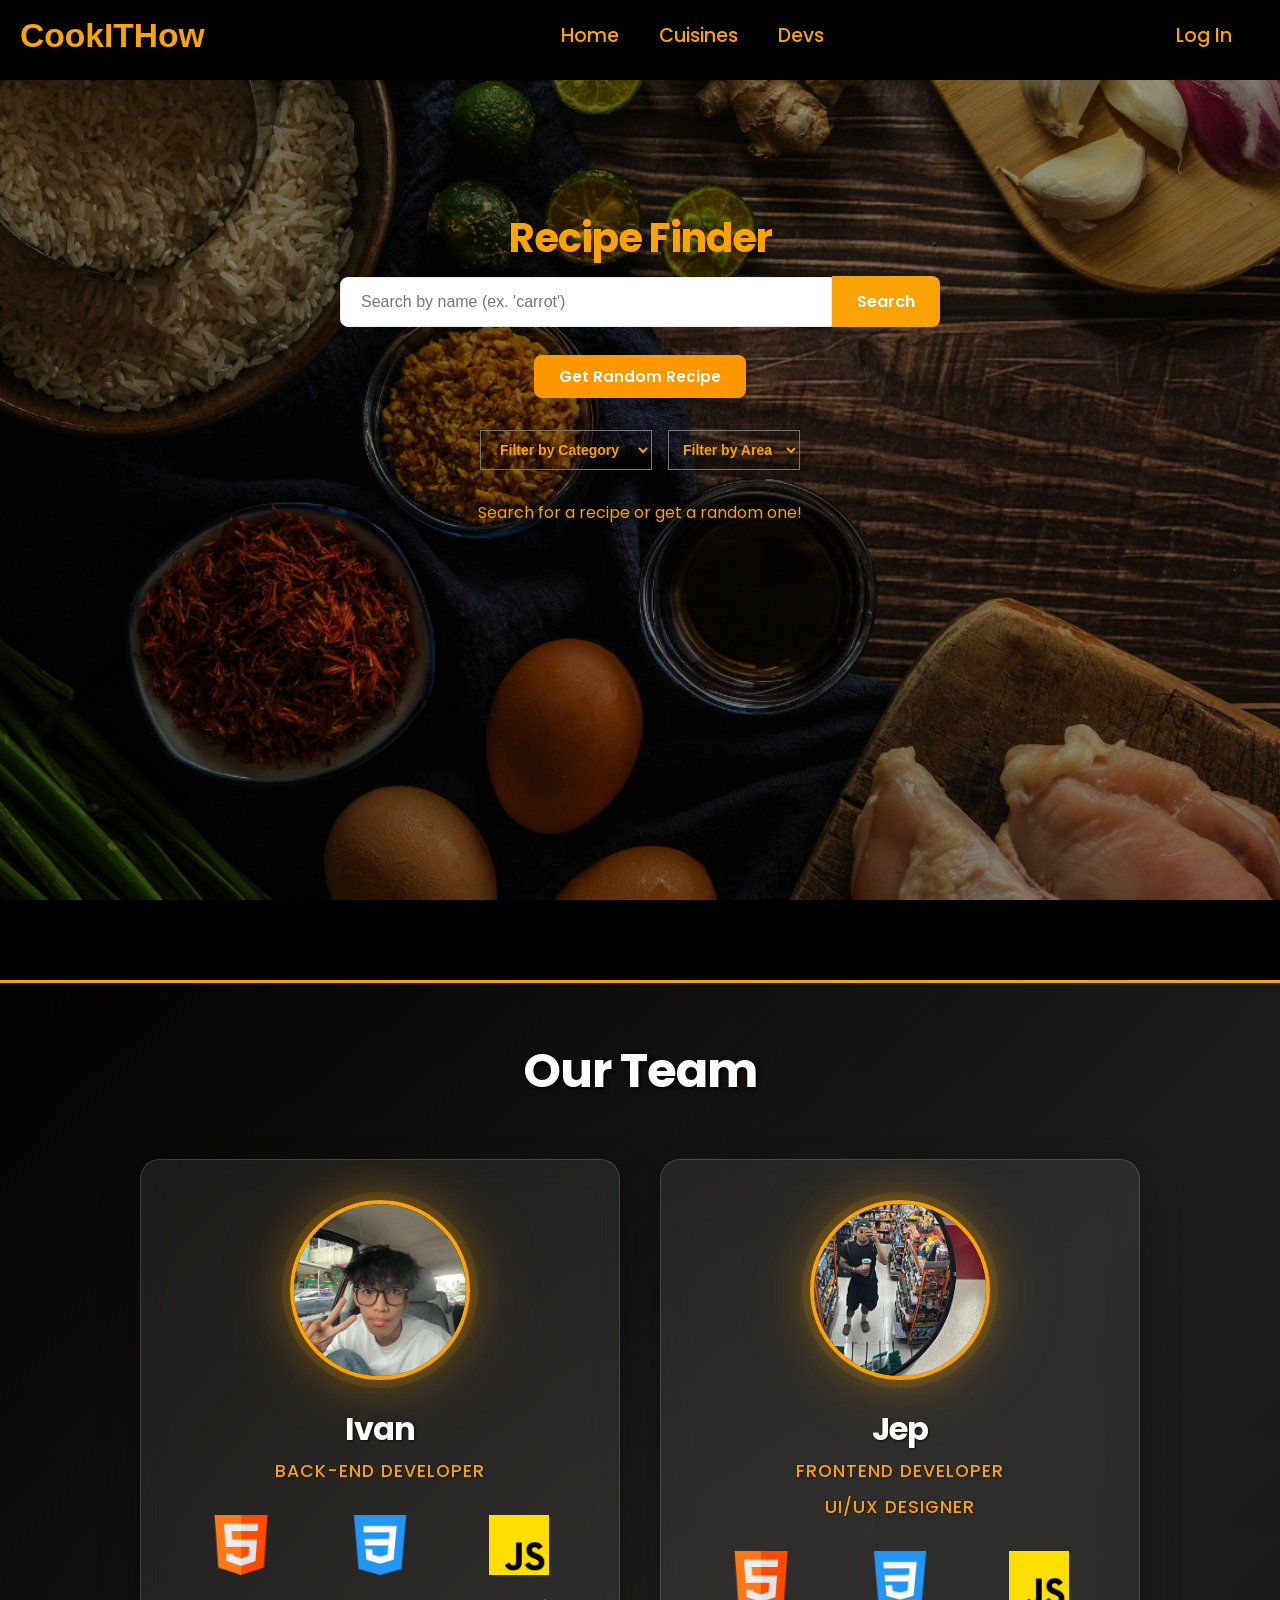
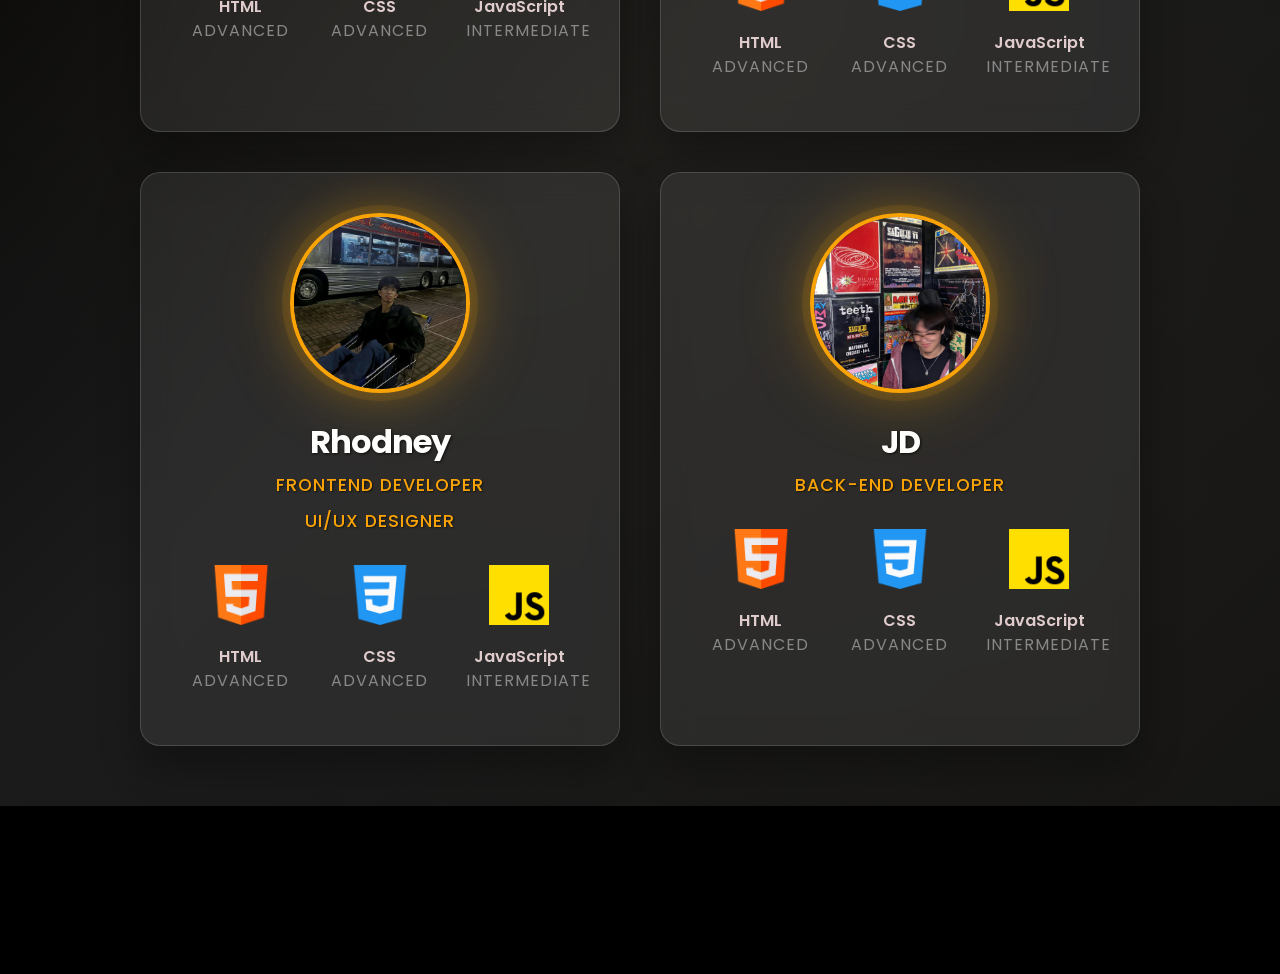
==== commit ddd7f72e: "focused on the our team page, added a new html, css for each profs. added progs language to prof con" ====
--- a/html/index.html
+++ b/html/index.html
@@ -95,11 +95,39 @@
                 </div>
                 <div class="team-info">
                     <div class="team-name">Ivan</div>
-                    <div class="team-role">Frontend Developer</div>
-                    <div class="team-desc">a beginner IT programmer. I specialize in building user-friendly interfaces using Java, HTML, and CSS, and I'm passionate about creating clean, responsive designs.</div>
-                </div>
-            </li>
-            
+                    <div class="team-role">Back-end Developer</div>
+                   <section class="skills-section">
+                    <div class="skills-grid-container">
+                        <div class="skill-card">
+                            <div class="skill-icon">
+                                <img src="/assets/icons/html.png" alt="HTML" class="skill-icon-img" />
+                            </div>
+                            <div class="skill-info">
+                                <div class="skill-name">HTML</div>
+                                <div class="skill-level">Advanced</div>
+                            </div>
+                        </div>
+                        <div class="skill-card">
+                            <div class="skill-icon">
+                                <img src="/assets/icons/css-3.png" alt="CSS" class="skill-icon-img" />
+                            </div>
+                            <div class="skill-info">
+                                <div class="skill-name">CSS</div>
+                                <div class="skill-level">Advanced</div>
+                            </div>
+                        </div>
+                        <div class="skill-card">
+                            <div class="skill-icon">
+                                <img src="/assets/icons/js.png" alt="JavaScript" class="skill-icon-img" />
+                            </div>
+                            <div class="skill-info">
+                                <div class="skill-name">JavaScript</div>
+                                <div class="skill-level">Intermediate</div>
+                            </div>
+                        </div>
+                    </div>
+                </section>
+            </li>
             <li class="team-card" data-profile="alex">
                 <div class="team-photo-glow">
                     <img src="/assets/jep.jpeg" alt="Team Member 2" class="team-photo-large" />
@@ -108,8 +136,38 @@
                     <div class="team-name">Jep</div>
                     <div class="team-role">Frontend Developer</div>
                     <div class="team-role">UI/UX Designer</div>
-                    <div class="team-desc">Frontend developer and UI/UX designer passionate about creating seamless, user-centered digital experiences. Combines clean, responsive code with thoughtful design to craft intuitive interfaces that engage and delight users.</div>
-                </div>
+                   <section class="skills-section">
+                    <div class="skills-grid-container">
+                        <div class="skill-card">
+                            <div class="skill-icon">
+                                <img src="/assets/icons/html.png" alt="HTML" class="skill-icon-img" />
+                            </div>
+                            <div class="skill-info">
+                                <div class="skill-name">HTML</div>
+                                <div class="skill-level">Advanced</div>
+                            </div>
+                        </div>
+                        <div class="skill-card">
+                            <div class="skill-icon">
+                                <img src="/assets/icons/css-3.png" alt="CSS" class="skill-icon-img" />
+                            </div>
+                            <div class="skill-info">
+                                <div class="skill-name">CSS</div>
+                                <div class="skill-level">Advanced</div>
+                            </div>
+                        </div>
+                        <div class="skill-card">
+                            <div class="skill-icon">
+                                <img src="/assets/icons/js.png" alt="JavaScript" class="skill-icon-img" />
+                            </div>
+                            <div class="skill-info">
+                                <div class="skill-name">JavaScript</div>
+                                <div class="skill-level">Intermediate</div>
+                            </div>
+                        </div>
+                    </div>
+                </section>
+            </li>
             </li>
             
             <li class="team-card" data-profile="sarah">
@@ -120,10 +178,38 @@
                     <div class="team-name">Rhodney</div>
                     <div class="team-role">Frontend Developer</div>
                     <div class="team-role">UI/UX Designer</div>
-                    <div class="team-desc">Creative designer focused on crafting intuitive and visually appealing digital experiences.</div>
-                </div>
-            </li>
-            
+                    <section class="skills-section">
+                    <div class="skills-grid-container">
+                        <div class="skill-card">
+                            <div class="skill-icon">
+                                <img src="/assets/icons/html.png" alt="HTML" class="skill-icon-img" />
+                            </div>
+                            <div class="skill-info">
+                                <div class="skill-name">HTML</div>
+                                <div class="skill-level">Advanced</div>
+                            </div>
+                        </div>
+                        <div class="skill-card">
+                            <div class="skill-icon">
+                                <img src="/assets/icons/css-3.png" alt="CSS" class="skill-icon-img" />
+                            </div>
+                            <div class="skill-info">
+                                <div class="skill-name">CSS</div>
+                                <div class="skill-level">Advanced</div>
+                            </div>
+                        </div>
+                        <div class="skill-card">
+                            <div class="skill-icon">
+                                <img src="/assets/icons/js.png" alt="JavaScript" class="skill-icon-img" />
+                            </div>
+                            <div class="skill-info">
+                                <div class="skill-name">JavaScript</div>
+                                <div class="skill-level">Intermediate</div>
+                            </div>
+                        </div>
+                    </div>
+                </section>
+            </li>
             <li class="team-card" data-profile="mike">
                 <div class="team-photo-glow">
                     <img src="/assets/jd.jpg" alt="Team Member 4" class="team-photo-large" />
@@ -131,12 +217,41 @@
                 <div class="team-info">
                     <div class="team-name">JD</div>
                     <div class="team-role">Back-end Developer</div>
-                    <div class="team-desc">Expert in server-side development and database optimization for high-performance applications.</div>
-                </div>
+                   <section class="skills-section">
+                    <div class="skills-grid-container">
+                        <div class="skill-card">
+                            <div class="skill-icon">
+                                <img src="/assets/icons/html.png" alt="HTML" class="skill-icon-img" />
+                            </div>
+                            <div class="skill-info">
+                                <div class="skill-name">HTML</div>
+                                <div class="skill-level">Advanced</div>
+                            </div>
+                        </div>
+                        <div class="skill-card">
+                            <div class="skill-icon">
+                                <img src="/assets/icons/css-3.png" alt="CSS" class="skill-icon-img" />
+                            </div>
+                            <div class="skill-info">
+                                <div class="skill-name">CSS</div>
+                                <div class="skill-level">Advanced</div>
+                            </div>
+                        </div>
+                        <div class="skill-card">
+                            <div class="skill-icon">
+                                <img src="/assets/icons/js.png" alt="JavaScript" class="skill-icon-img" />
+                            </div>
+                            <div class="skill-info">
+                                <div class="skill-name">JavaScript</div>
+                                <div class="skill-level">Intermediate</div>
+                            </div>
+                        </div>
+                    </div>
+                </section>
+            </li>
             </li>
         </ul>
     </section>
-
     <script src="/controllers/main.js"></script>
 </body>
 </html>
--- a/styles/index.css
+++ b/styles/index.css
@@ -734,4 +734,44 @@
   .team-video-background {
     opacity: 1.0; /* Slightly less visible on mobile */
   }
+}
+
+/* Skills Section */
+.skills-section {
+    padding: 1rem 1rem;
+    background: transparent;
+}
+
+.skills-grid-container {
+    display: grid;
+    grid-template-columns: repeat(auto-fit, minmax(100px, 1fr));
+    gap: 2rem;
+    max-width: 1200px;
+    margin:  auto;
+}
+
+.skill-icon {
+    margin-bottom: 1.5rem;
+    justify-content: center;
+}
+
+.skill-icon-img {
+    width: 60px;
+    height: 60px;
+    object-fit: contain;
+    justify-content: center;
+}
+
+.skill-name {
+    font-size: 1.0rem;
+    font-weight: 600;
+    color: #e0cccc;
+    margin-bottom: 0.5rem;
+}
+
+.skill-level {
+    font-size: 1rem;
+    color: #888;
+    text-transform: uppercase;
+    letter-spacing: 1px;
 }
